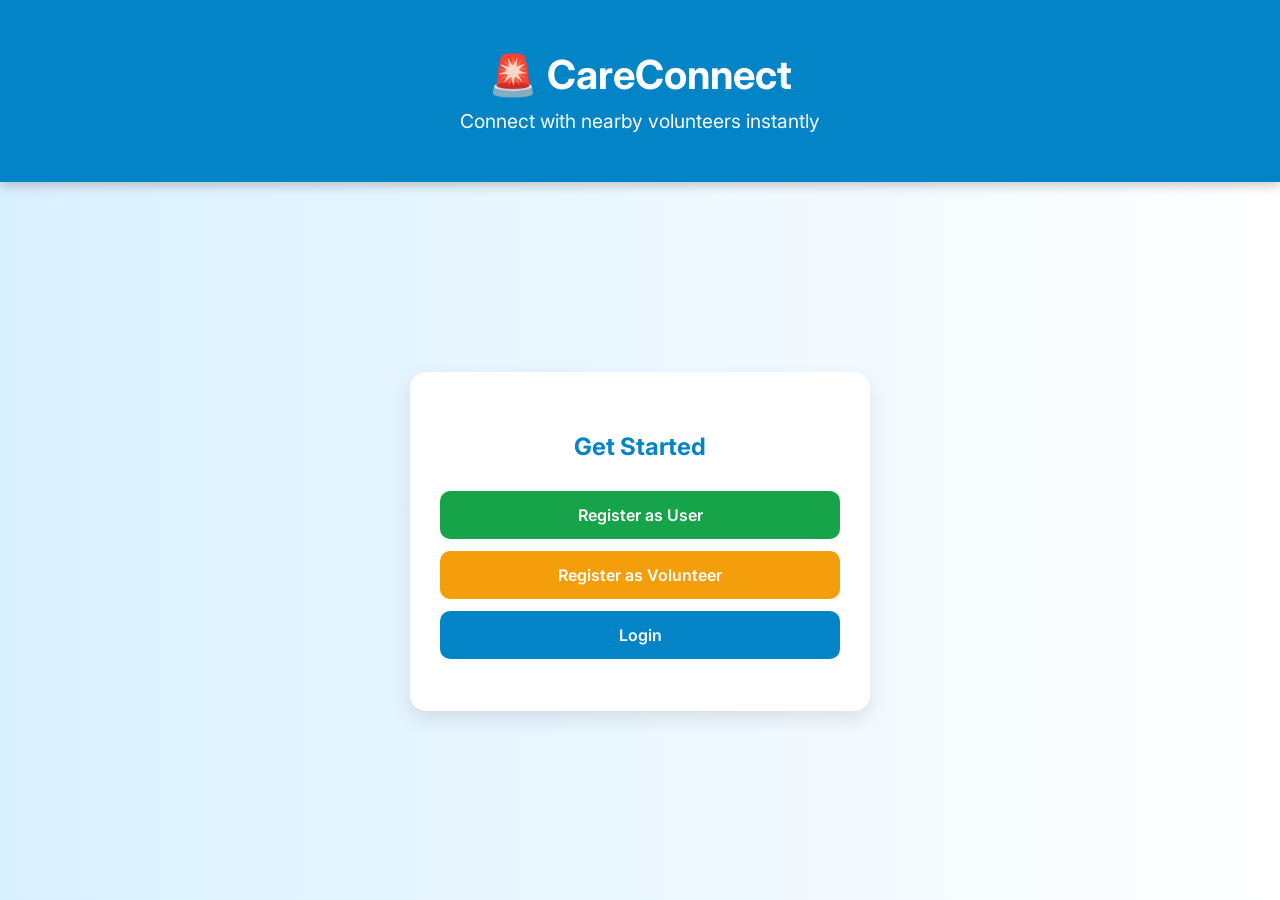
==== frontend/index.html @ c6179712 "updated dashboard" ====
<!DOCTYPE html>
<html>
<head>
<title>CareConnect – Emergency Help Network</title>
<link rel="stylesheet" href="https://fonts.googleapis.com/css2?family=Inter:wght@400;600&display=swap">

<style>
body {
    font-family: 'Inter', sans-serif;
    background: linear-gradient(to right, #d9f0ff, #ffffff);
    margin: 0;
    padding: 0;
    display: flex;
    min-height: 100vh;
    flex-direction: column;
}

header {
    background: #0284c7; /* trust blue */
    color: white;
    padding: 50px 20px 30px;
    text-align: center;
    box-shadow: 0 4px 10px rgba(0,0,0,0.2);
}

header h1 {
    margin: 0;
    font-size: 2.5rem;
}

header p {
    margin-top: 10px;
    font-size: 1.2rem;
    font-weight: 400;
}

.container {
    flex: 1;
    display: flex;
    justify-content: center;
    align-items: center;
    padding: 40px 20px;
}

.card {
    background: white;
    padding: 40px 30px;
    border-radius: 16px;
    box-shadow: 0 8px 20px rgba(0,0,0,0.1);
    text-align: center;
    max-width: 400px;
    width: 100%;
}

.card h2 {
    margin-bottom: 30px;
    color: #0284c7;
}

.card a {
    display: block;
    padding: 14px 0;
    margin: 12px 0;
    text-decoration: none;
    font-weight: 600;
    font-size: 1rem;
    border-radius: 10px;
    transition: 0.3s ease;
}

.card a:hover {
    transform: translateY(-2px);
}

/* Individual button styles */
.register-user {
    background: #16a34a;
    color: white;
}

.register-user:hover {
    background: #138439;
}

.register-volunteer {
    background: #f59e0b;
    color: white;
}

.register-volunteer:hover {
    background: #d97706;
}

.login {
    background: #0284c7;
    color: white;
}

.login:hover {
    background: #0369a1;
}
</style>
</head>

<body>

<header>
<h1>🚨 CareConnect</h1>
<p>Connect with nearby volunteers instantly</p>
</header>

<div class="container">
<div class="card">
<h2>Get Started</h2>

<a href="register-user.html" class="register-user">Register as User</a>
<a href="register-volunteer.html" class="register-volunteer">Register as Volunteer</a>
<a href="login.html" class="login">Login</a>

</div>
</div>

</body>
</html>
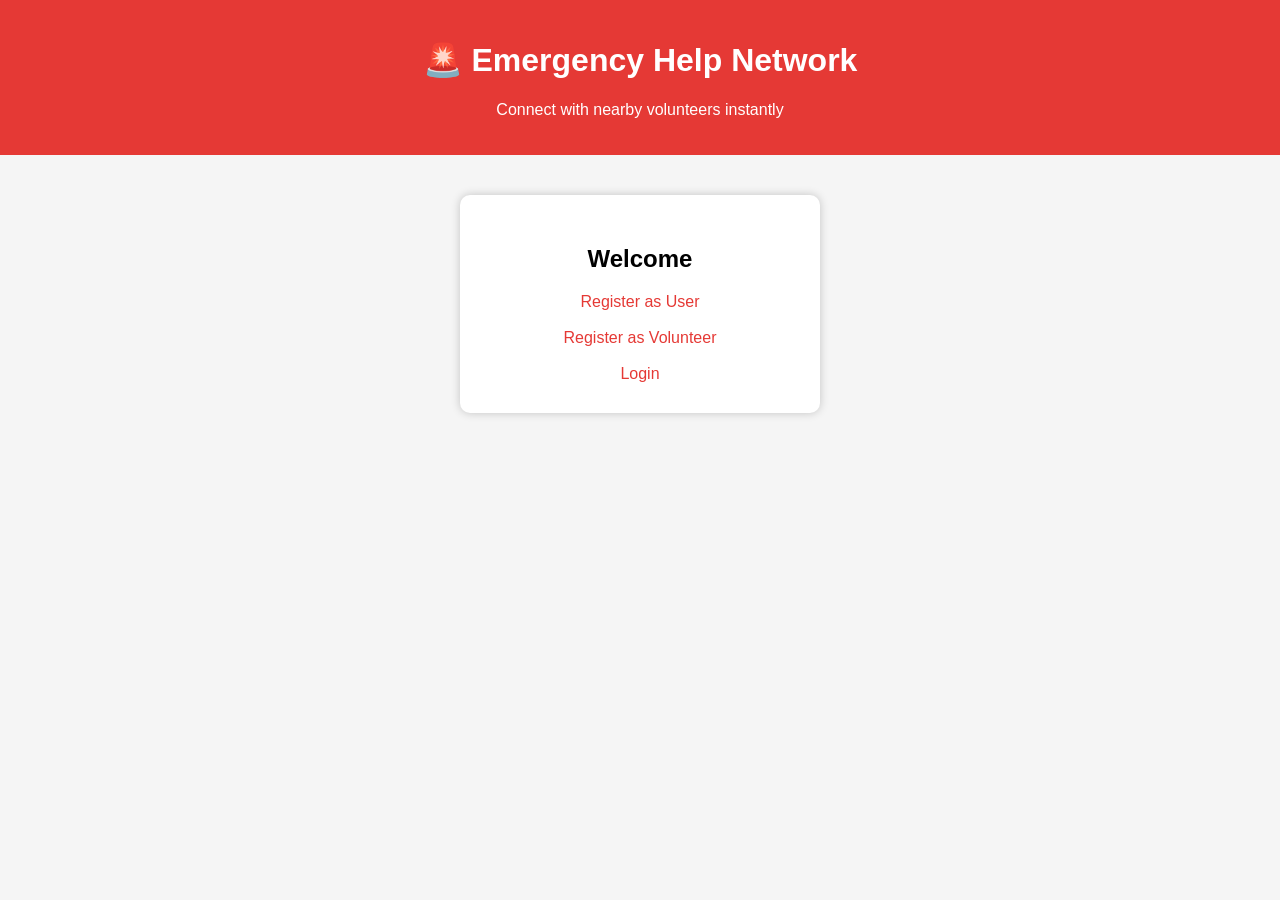
==== commit f8871818: "Add user location and help request functionality" ====
--- a/frontend/index.html
+++ b/frontend/index.html
@@ -1,123 +1,35 @@
 <!DOCTYPE html>
 <html>
 <head>
-<title>CareConnect – Emergency Help Network</title>
-<link rel="stylesheet" href="https://fonts.googleapis.com/css2?family=Inter:wght@400;600&display=swap">
-
-<style>
-body {
-    font-family: 'Inter', sans-serif;
-    background: linear-gradient(to right, #d9f0ff, #ffffff);
-    margin: 0;
-    padding: 0;
-    display: flex;
-    min-height: 100vh;
-    flex-direction: column;
-}
-
-header {
-    background: #0284c7; /* trust blue */
-    color: white;
-    padding: 50px 20px 30px;
-    text-align: center;
-    box-shadow: 0 4px 10px rgba(0,0,0,0.2);
-}
-
-header h1 {
-    margin: 0;
-    font-size: 2.5rem;
-}
-
-header p {
-    margin-top: 10px;
-    font-size: 1.2rem;
-    font-weight: 400;
-}
-
-.container {
-    flex: 1;
-    display: flex;
-    justify-content: center;
-    align-items: center;
-    padding: 40px 20px;
-}
-
-.card {
-    background: white;
-    padding: 40px 30px;
-    border-radius: 16px;
-    box-shadow: 0 8px 20px rgba(0,0,0,0.1);
-    text-align: center;
-    max-width: 400px;
-    width: 100%;
-}
-
-.card h2 {
-    margin-bottom: 30px;
-    color: #0284c7;
-}
-
-.card a {
-    display: block;
-    padding: 14px 0;
-    margin: 12px 0;
-    text-decoration: none;
-    font-weight: 600;
-    font-size: 1rem;
-    border-radius: 10px;
-    transition: 0.3s ease;
-}
-
-.card a:hover {
-    transform: translateY(-2px);
-}
-
-/* Individual button styles */
-.register-user {
-    background: #16a34a;
-    color: white;
-}
-
-.register-user:hover {
-    background: #138439;
-}
-
-.register-volunteer {
-    background: #f59e0b;
-    color: white;
-}
-
-.register-volunteer:hover {
-    background: #d97706;
-}
-
-.login {
-    background: #0284c7;
-    color: white;
-}
-
-.login:hover {
-    background: #0369a1;
-}
-</style>
+<title>Emergency Help Network</title>
+<link rel="stylesheet" href="css/style.css">
 </head>
 
 <body>
 
 <header>
-<h1>🚨 CareConnect</h1>
+<h1>🚨 Emergency Help Network</h1>
 <p>Connect with nearby volunteers instantly</p>
 </header>
 
 <div class="container">
+
 <div class="card">
-<h2>Get Started</h2>
 
-<a href="register-user.html" class="register-user">Register as User</a>
-<a href="register-volunteer.html" class="register-volunteer">Register as Volunteer</a>
-<a href="login.html" class="login">Login</a>
+<h2>Welcome</h2>
+
+<a href="register-user.html">Register as User</a>
+
+<br><br>
+
+<a href="register-volunteer.html">Register as Volunteer</a>
+
+<br><br>
+
+<a href="login.html">Login</a>
 
 </div>
+
 </div>
 
 </body>
--- a/frontend/css/style.css
+++ b/frontend/css/style.css
@@ -0,0 +1,46 @@
+body{
+font-family:Arial;
+background:#f5f5f5;
+margin:0;
+}
+
+header{
+background:#e53935;
+color:white;
+padding:20px;
+text-align:center;
+}
+
+.container{
+display:flex;
+justify-content:center;
+margin-top:40px;
+}
+
+.card{
+background:white;
+padding:30px;
+border-radius:10px;
+width:300px;
+box-shadow:0 0 10px rgba(0,0,0,0.2);
+text-align:center;
+}
+
+input,textarea{
+width:100%;
+padding:10px;
+margin:10px 0;
+}
+
+button{
+padding:10px;
+background:#e53935;
+color:white;
+border:none;
+cursor:pointer;
+}
+
+a{
+text-decoration:none;
+color:#e53935;
+}
